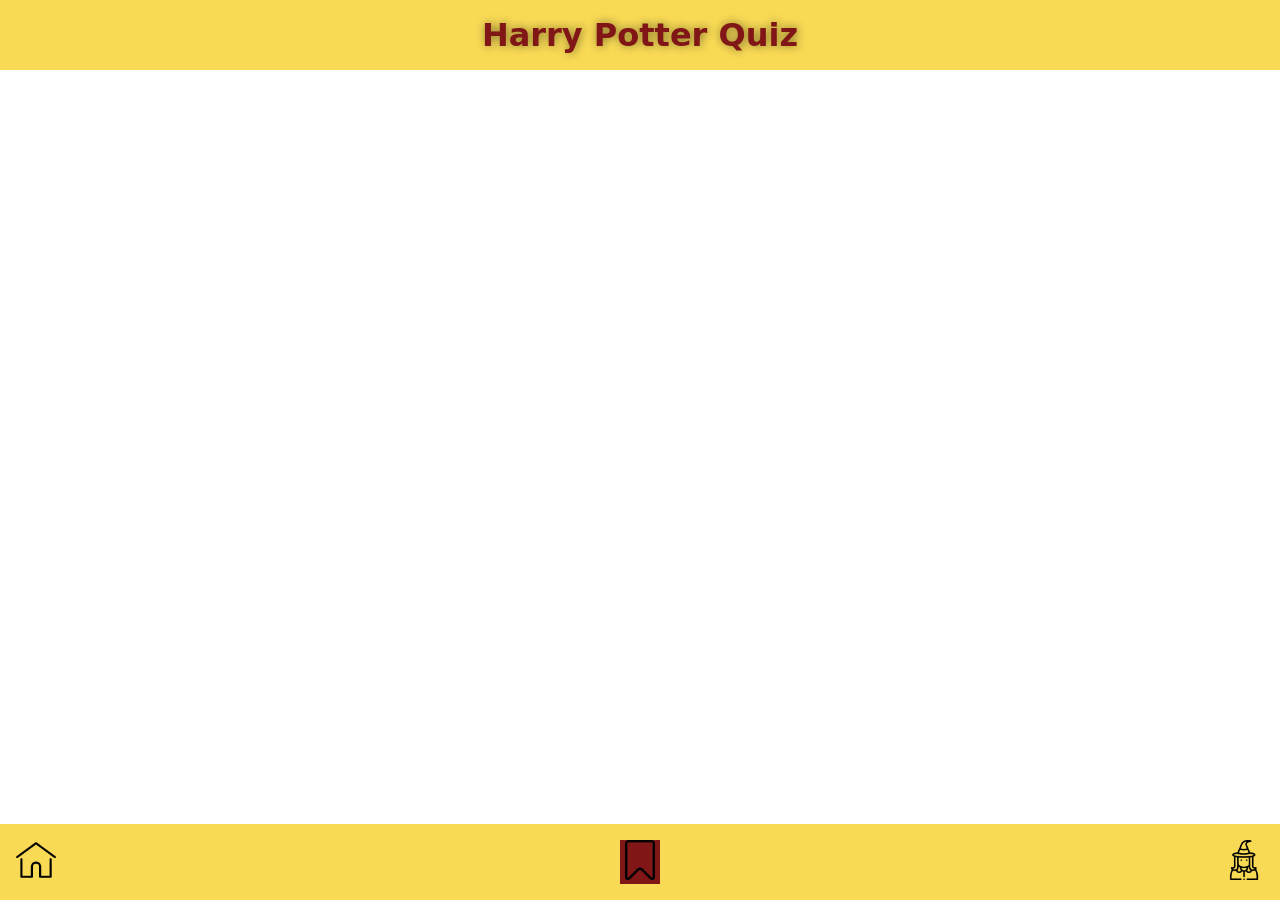
==== bookmark.html @ 6768e337 "noch an der Card und Navi gearbeitet; htmls verknüpft" ====
<!doctype html>
<html lang="en">
  <head>
    <meta charset="UTF-8" />
    <meta name="viewport" content="width=device-width, initial-scale=1.0" />
    <link rel="stylesheet" href="./css/styles.css" />
    <title>Bookmark</title>
  </head>
  <body>
    <header class="my-header">
      <h1 class="my-header__title">Harry Potter Quiz</h1>
    </header>
  </body>
  <footer>
    <nav class="navbar">
      <!-- <a class="navbar__icon" href="#home"><img src="./pics/home.png" /></a>
        <a class="navbar__icon" href="#bookmark">bookmark</a>
        <a class="navbar__icon" href="#profile">profile</a> -->
      <ul class="navbar__list">
        <li class="navbar__item">
          <a href="index.html" class="navbar__icon">
            <img src="./pics/home.png" alt="Home Icon" width="40vd" />
          </a>
        </li>
        <li class="navbar__item navbar__item--active">
          <a href="bookmark.html" class="navbar__icon navbar__icon--active">
            <img src="./pics/bookmark.png" alt="Home Icon" width="40vd" />
          </a>
        </li>
        <li class="navbar__item">
          <a href="profile.html" class="navbar__icon">
            <img src="./pics/witch.png" alt="Home Icon" width="40vd" />
          </a>
        </li>
      </ul>
    </nav>
  </footer>
</html>
---- css/styles.css ----
@import "./global.css";
@import "./header.css";
@import "./navbar.css";
@import "./main.css";
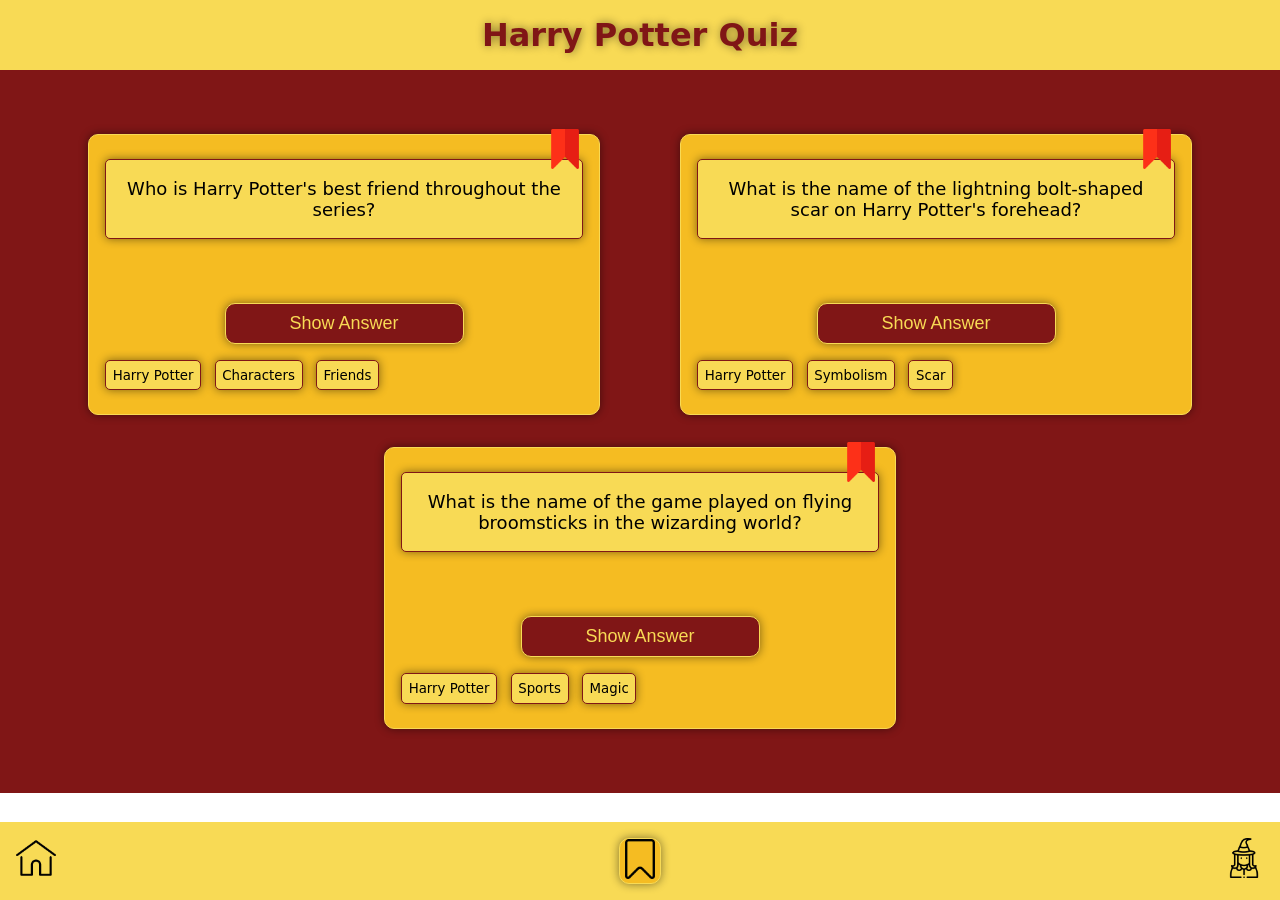
==== commit 7d40bcc1: "put some bookmarked questions in the bookmark page" ====
--- a/bookmark.html
+++ b/bookmark.html
@@ -10,6 +10,98 @@
     <header class="my-header">
       <h1 class="my-header__title">Harry Potter Quiz</h1>
     </header>
+    <main class="my-main">
+      <section class="card">
+        <!--Button: Bookmark-->
+        <button class="card__bookmark">
+          <img
+            src="./pics/bookmark-checked.png"
+            alt="Bookmark"
+            aria-describedby="Bookmark Symbol: unchecked"
+            height="40vh"
+            width="40vh"
+          />
+        </button>
+        <p class="card__question">
+          Who is Harry Potter's best friend throughout the series?
+        </p>
+
+        <!--Answer (hidden option)-->
+        <p class="card__answer">Ron Weasley</p>
+
+        <!--Button: Show Answer / Hide Answer-->
+        <button class="card__show-answer" type="button">Show Answer</button>
+
+        <!--categories as tags-->
+        <div class="card__tags">
+          <p class="card__tag tag-1">Harry Potter</p>
+          <p class="card__tag tag-2">Characters</p>
+          <p class="card__tag tag-3">Friends</p>
+        </div>
+      </section>
+
+      <section class="card">
+        <!--Button: Bookmark-->
+        <button class="card__bookmark">
+          <img
+            src="./pics/bookmark-checked.png"
+            alt="Bookmark"
+            aria-describedby="Bookmark Symbol: unchecked"
+            height="40vh"
+            width="40vh"
+          />
+        </button>
+        <p class="card__question">
+          What is the name of the lightning bolt-shaped scar on Harry Potter's
+          forehead?
+        </p>
+
+        <!--Answer (hidden option)-->
+        <p class="card__answer">The Dark Mark</p>
+
+        <!--Button: Show Answer / Hide Answer-->
+        <button class="card__show-answer" type="button">Show Answer</button>
+
+        <!--categories as tags-->
+        <div class="card__tags">
+          <p class="card__tag tag-1">Harry Potter</p>
+          <p class="card__tag tag-2">Symbolism</p>
+          <p class="card__tag tag-3">Scar</p>
+        </div>
+      </section>
+
+      <section class="card">
+        <!--Button: Bookmark-->
+        <button class="card__bookmark">
+          <img
+            src="./pics/bookmark-checked.png"
+            alt="Bookmark"
+            aria-describedby="Bookmark Symbol: unchecked"
+            height="40vh"
+            width="40vh"
+          />
+        </button>
+
+        <!--Question-->
+        <p class="card__question">
+          What is the name of the game played on flying broomsticks in the
+          wizarding world?
+        </p>
+
+        <!--Answer (hidden option)-->
+        <p class="card__answer">Quidditch</p>
+
+        <!--Button: Show Answer / Hide Answer-->
+        <button class="card__show-answer" type="button">Show Answer</button>
+
+        <!--categories as tags-->
+        <div class="card__tags">
+          <p class="card__tag tag-1">Harry Potter</p>
+          <p class="card__tag tag-2">Sports</p>
+          <p class="card__tag tag-3">Magic</p>
+        </div>
+      </section>
+    </main>
   </body>
   <footer>
     <nav class="navbar">
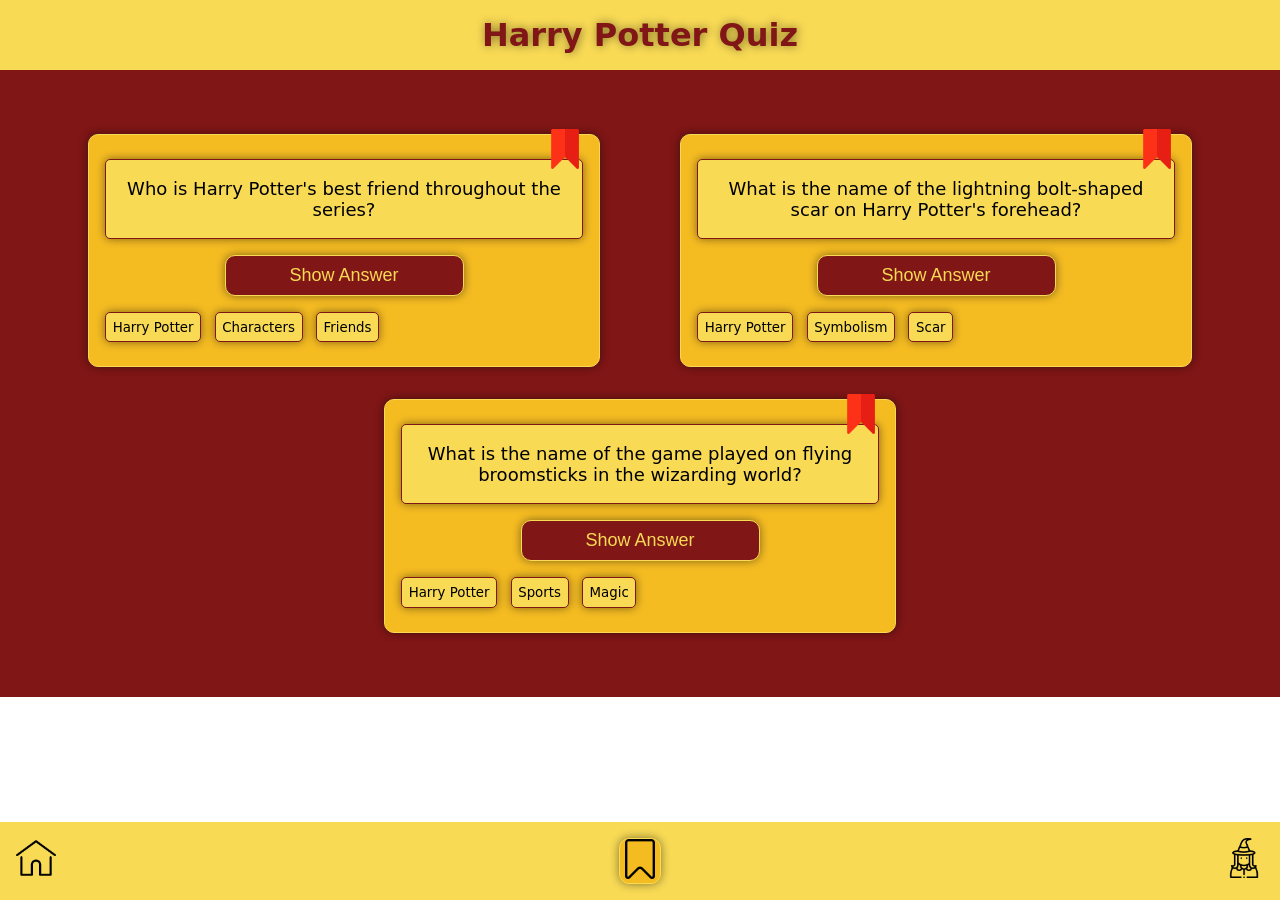
==== commit 3d829031: "icon auf webseite sichtbar (auch auf bookmark undprofile)" ====
--- a/bookmark.html
+++ b/bookmark.html
@@ -4,6 +4,7 @@
     <meta charset="UTF-8" />
     <meta name="viewport" content="width=device-width, initial-scale=1.0" />
     <link rel="stylesheet" href="./css/styles.css" />
+    <link rel="icon" href="./pics/witch.png" type="image/jpg" />
     <title>Bookmark</title>
   </head>
   <body>
--- a/css/styles.css
+++ b/css/styles.css
@@ -2,3 +2,4 @@
 @import "./header.css";
 @import "./navbar.css";
 @import "./main.css";
+@import "./profile.css";
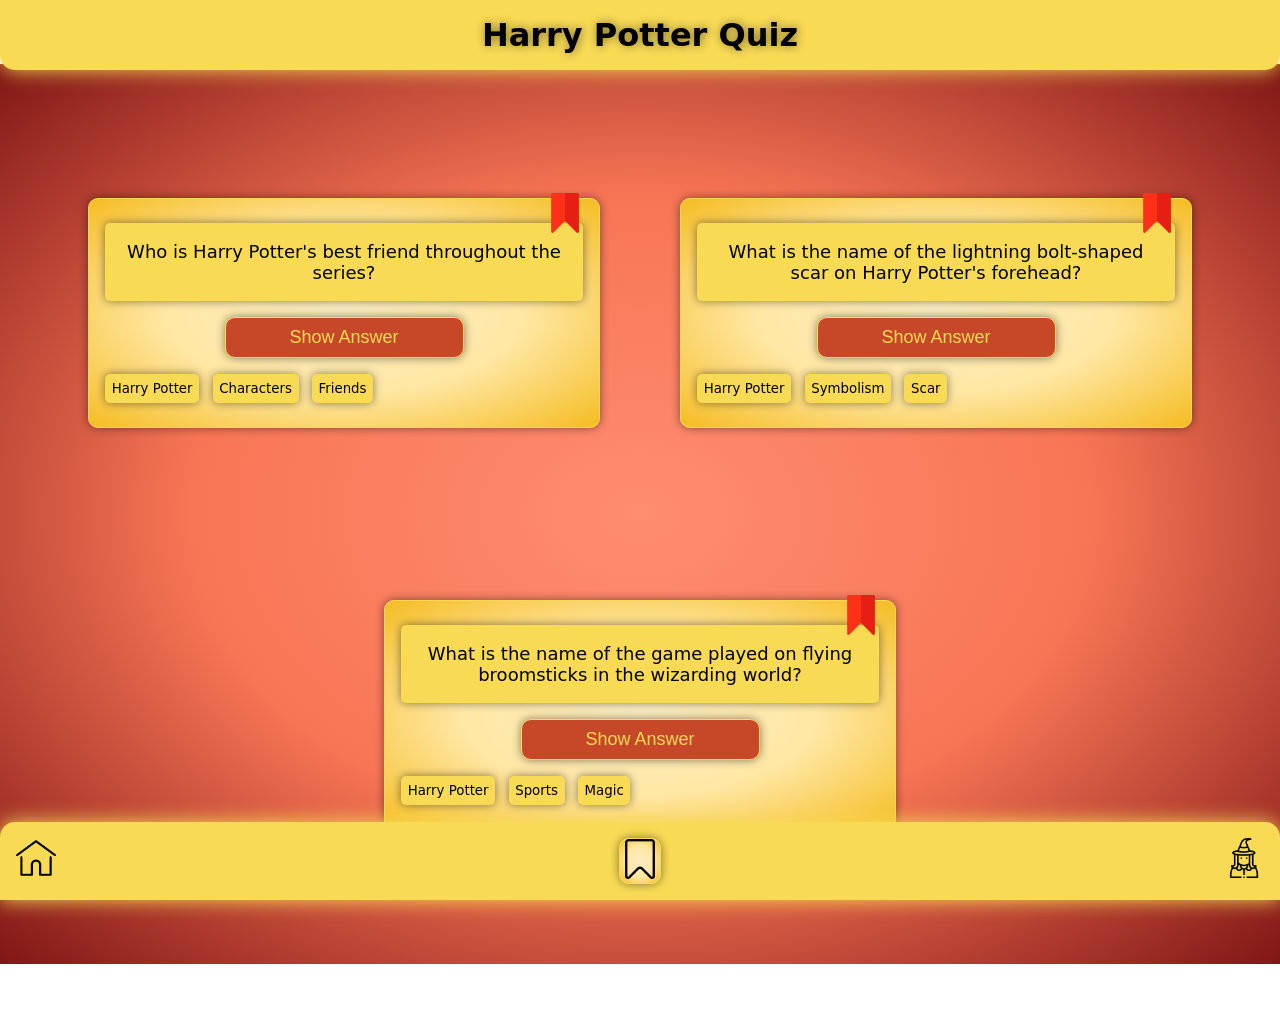
==== commit 281f91a6: "changed some colors, header fixed" ====
--- a/bookmark.html
+++ b/bookmark.html
@@ -11,7 +11,7 @@
     <header class="my-header">
       <h1 class="my-header__title">Harry Potter Quiz</h1>
     </header>
-    <main class="my-main">
+    <main class="my-main my-main-bookmark">
       <section class="card">
         <!--Button: Bookmark-->
         <button class="card__bookmark">
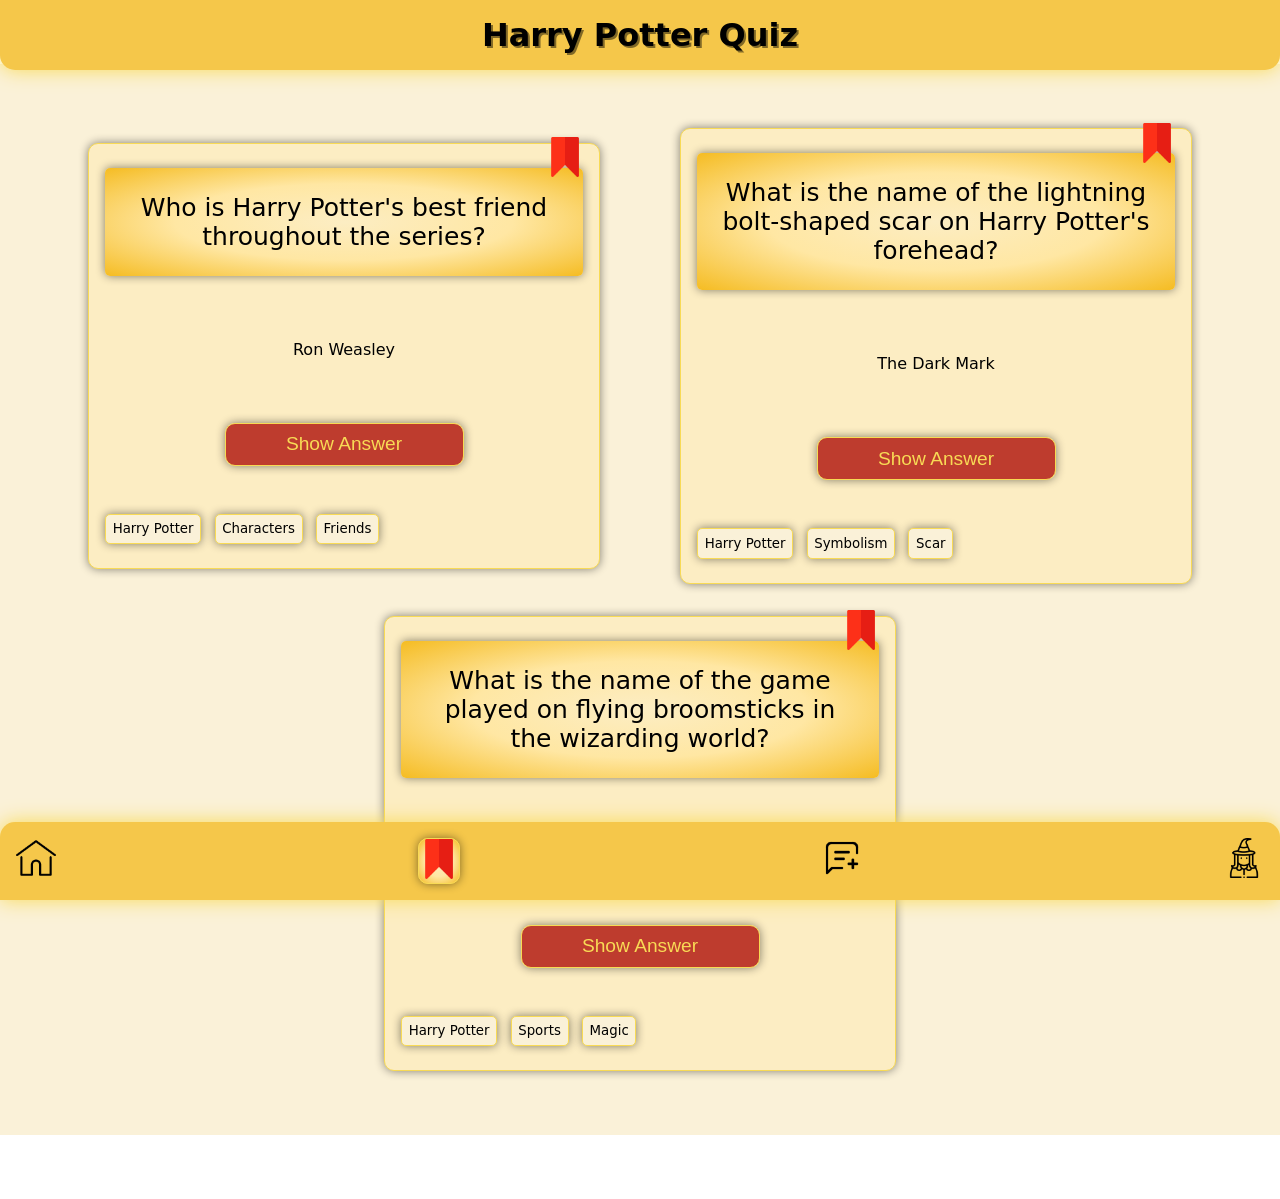
==== commit 12d6235c: "toggle show/hide answer, toggle bookmark, new question page" ====
--- a/bookmark.html
+++ b/bookmark.html
@@ -112,17 +112,42 @@
       <ul class="navbar__list">
         <li class="navbar__item">
           <a href="index.html" class="navbar__icon">
-            <img src="./pics/home.png" alt="Home Icon" width="40vd" />
+            <img
+              src="./pics/home.png"
+              alt="Home Icon"
+              width="40vd"
+              aria-describedby="Navigation to Homepage"
+            />
           </a>
         </li>
         <li class="navbar__item navbar__item--active">
-          <a href="bookmark.html" class="navbar__icon navbar__icon--active">
-            <img src="./pics/bookmark.png" alt="Home Icon" width="40vd" />
+          <a href="bookmark.html" class="navbar__icon">
+            <img
+              src="./pics/bookmark-checked.png"
+              alt="Bookmark Icon"
+              width="40vd"
+              aria-describedby="Navigation to Bookmark page"
+            />
+          </a>
+        </li>
+        <li class="navbar__item">
+          <a href="form.html" class="navbar__icon">
+            <img
+              src="./pics/add-question.png"
+              alt="Create new card Icon"
+              width="40vd"
+              aria-describedby="Navigation to page for Creating new cards"
+            />
           </a>
         </li>
         <li class="navbar__item">
           <a href="profile.html" class="navbar__icon">
-            <img src="./pics/witch.png" alt="Home Icon" width="40vd" />
+            <img
+              src="./pics/witch.png"
+              alt="Profile Icon"
+              width="40vd"
+              aria-describedby="Navigation to Profile page"
+            />
           </a>
         </li>
       </ul>
--- a/css/styles.css
+++ b/css/styles.css
@@ -3,3 +3,4 @@
 @import "./navbar.css";
 @import "./main.css";
 @import "./profile.css";
+@import "./form.css";
